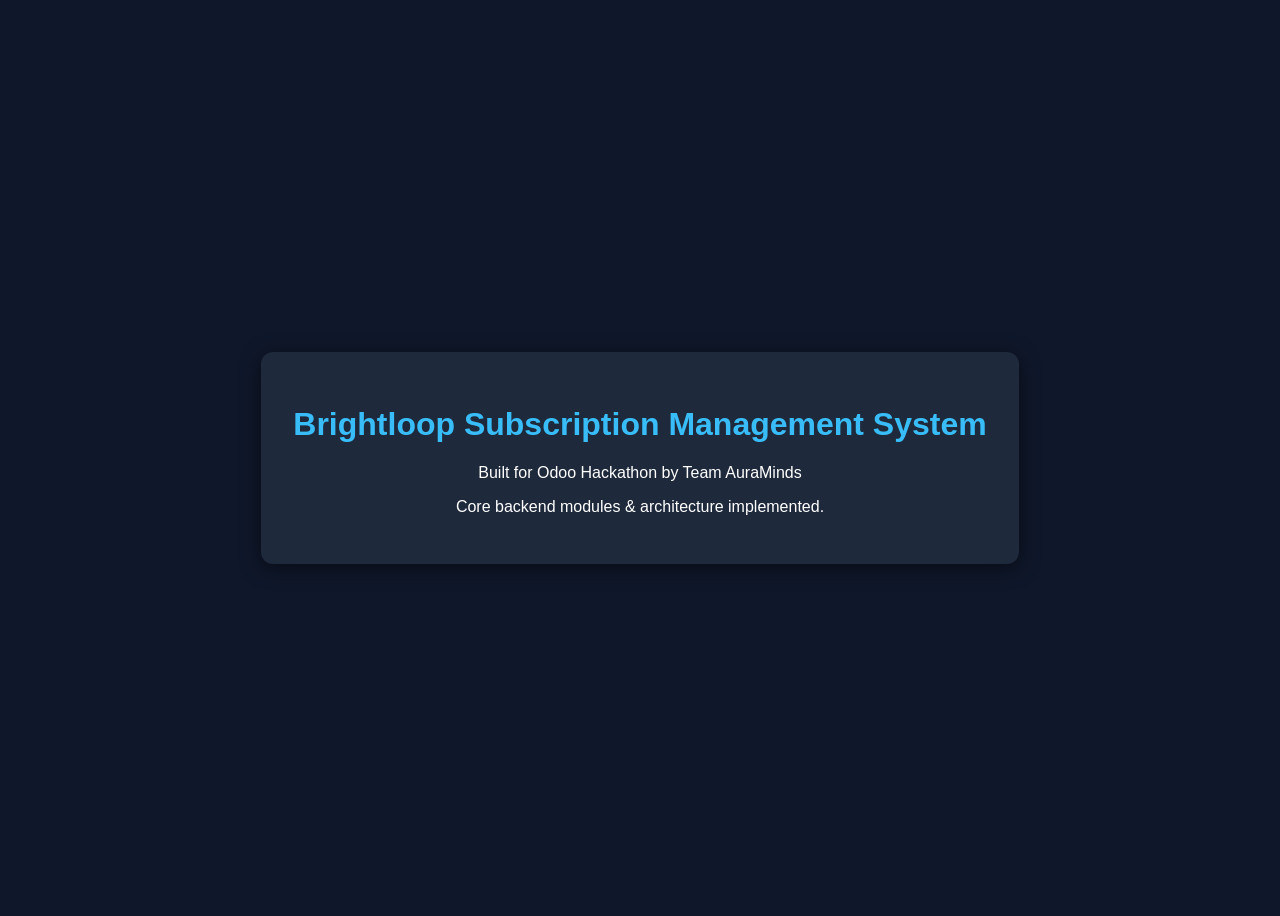
==== index.html @ 55f76e08 "Create index.html" ====
<!DOCTYPE html>
<html lang="en">
<head>
    <meta charset="UTF-8">
    <title>AuraMinds - Odoo Subscription Management</title>
    <style>
        body { font-family: sans-serif; display: flex; justify-content: center; align-items: center; height: 100vh; background: #0f172a; color: white; text-align: center; }
        .card { background: #1e293b; padding: 2rem; border-radius: 12px; box-shadow: 0 4px 20px rgba(0,0,0,0.5); }
        h1 { color: #38bdf8; }
    </style>
</head>
<body>
    <div class="card">
        <h1>Brightloop Subscription Management System</h1>
        <p>Built for Odoo Hackathon by Team AuraMinds</p>
        <p>Core backend modules & architecture implemented.</p>
    </div>
</body>
</html>
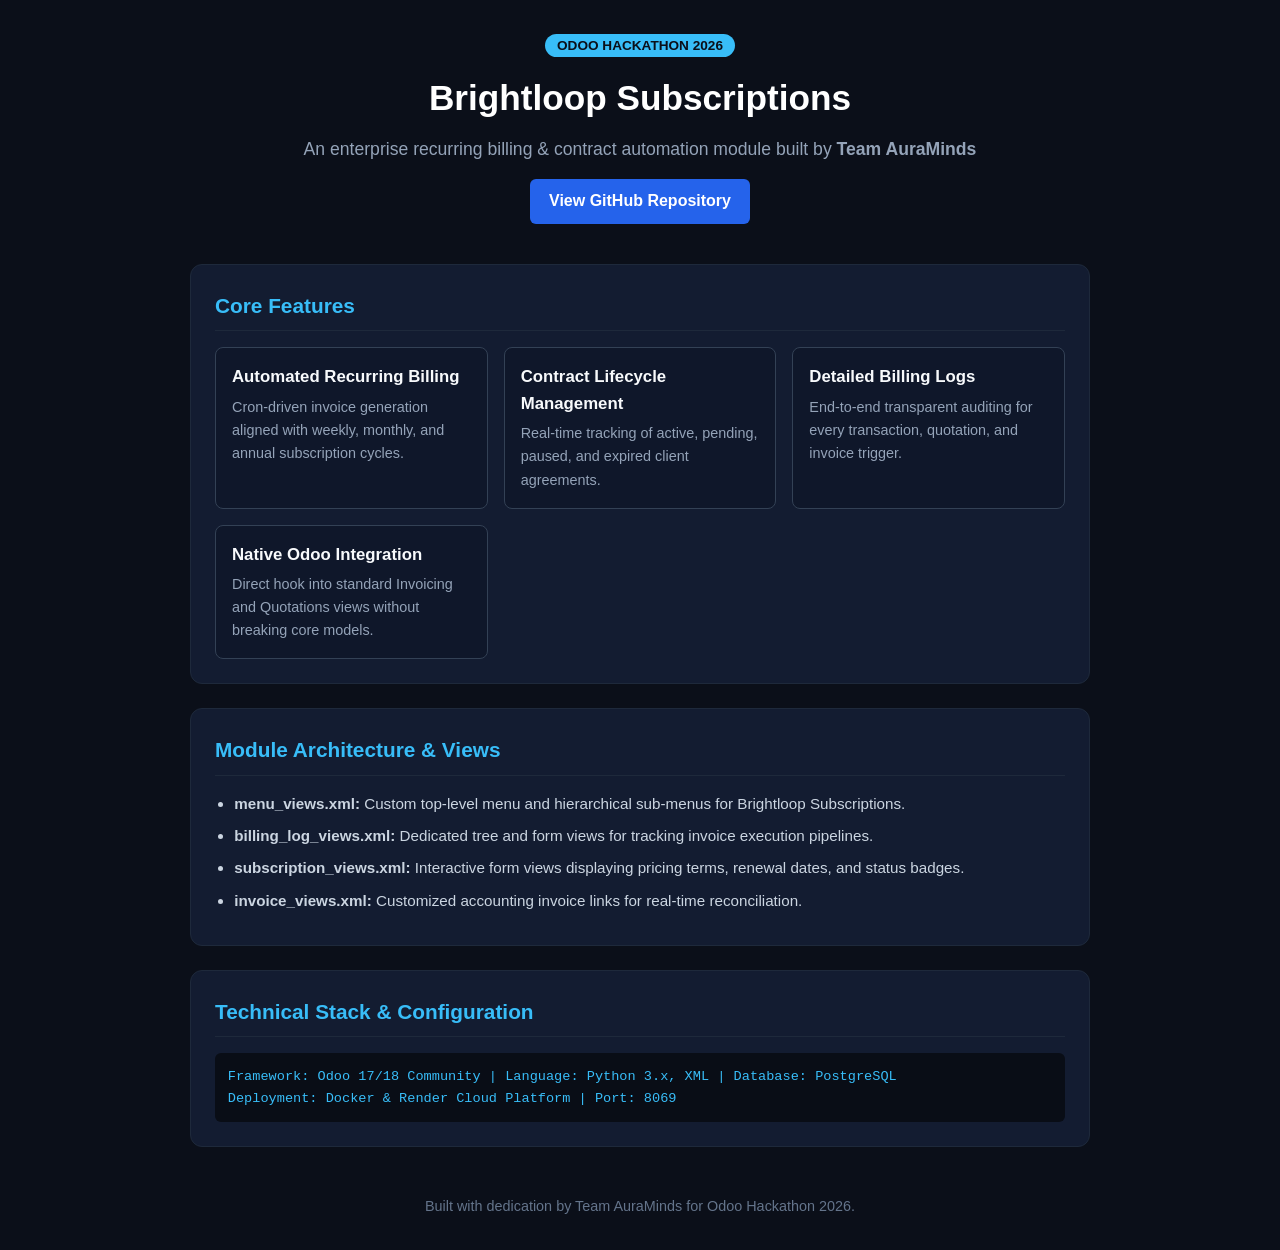
==== commit e3b04182: "Revamp index.html with new title and styles Updated the title and added viewport meta tag. Enhanced " ====
--- a/index.html
+++ b/index.html
@@ -2,18 +2,82 @@
 <html lang="en">
 <head>
     <meta charset="UTF-8">
-    <title>AuraMinds - Odoo Subscription Management</title>
+    <meta name="viewport" content="width=device-width, initial-scale=1.0">
+    <title>Brightloop Subscription Management | Team AuraMinds</title>
     <style>
-        body { font-family: sans-serif; display: flex; justify-content: center; align-items: center; height: 100vh; background: #0f172a; color: white; text-align: center; }
-        .card { background: #1e293b; padding: 2rem; border-radius: 12px; box-shadow: 0 4px 20px rgba(0,0,0,0.5); }
-        h1 { color: #38bdf8; }
+        * { box-sizing: border-box; margin: 0; padding: 0; font-family: -apple-system, BlinkMacSystemFont, "Segoe UI", Roboto, sans-serif; }
+        body { background-color: #0b0f19; color: #e2e8f0; line-height: 1.6; padding: 2rem 1rem; }
+        .container { max-width: 900px; margin: 0 auto; }
+        header { text-align: center; margin-bottom: 2.5rem; }
+        .badge { background: #38bdf8; color: #0b0f19; padding: 0.25rem 0.75rem; border-radius: 999px; font-weight: 700; font-size: 0.85rem; text-transform: uppercase; }
+        h1 { font-size: 2.2rem; margin-top: 0.8rem; color: #ffffff; }
+        p.subtitle { color: #94a3b8; font-size: 1.1rem; margin-top: 0.5rem; }
+        .card { background: #131c31; border: 1px solid #1e293b; border-radius: 12px; padding: 1.5rem; margin-bottom: 1.5rem; }
+        h2 { font-size: 1.3rem; color: #38bdf8; margin-bottom: 1rem; border-bottom: 1px solid #1e293b; padding-bottom: 0.5rem; }
+        .features-grid { display: grid; grid-template-columns: repeat(auto-fit, minmax(250px, 1fr)); gap: 1rem; }
+        .feature-box { background: #0f172a; padding: 1rem; border-radius: 8px; border: 1px solid #334155; }
+        .feature-box h3 { font-size: 1.05rem; color: #f8fafc; margin-bottom: 0.3rem; }
+        .feature-box p { font-size: 0.9rem; color: #94a3b8; }
+        ul { padding-left: 1.2rem; color: #cbd5e1; }
+        li { margin-bottom: 0.5rem; font-size: 0.95rem; }
+        .code-block { background: #090d16; padding: 0.8rem; border-radius: 6px; font-family: monospace; font-size: 0.85rem; color: #38bdf8; overflow-x: auto; }
+        .footer { text-align: center; margin-top: 3rem; color: #64748b; font-size: 0.9rem; }
+        .btn { display: inline-block; background: #2563eb; color: white; padding: 0.6rem 1.2rem; border-radius: 6px; text-decoration: none; font-weight: 600; margin-top: 1rem; }
+        .btn:hover { background: #1d4ed8; }
     </style>
 </head>
 <body>
-    <div class="card">
-        <h1>Brightloop Subscription Management System</h1>
-        <p>Built for Odoo Hackathon by Team AuraMinds</p>
-        <p>Core backend modules & architecture implemented.</p>
+    <div class="container">
+        <header>
+            <span class="badge">Odoo Hackathon 2026</span>
+            <h1>Brightloop Subscriptions</h1>
+            <p class="subtitle">An enterprise recurring billing & contract automation module built by <strong>Team AuraMinds</strong></p>
+            <a href="https://github.com/Drashti-0/odoo_hackathon" target="_blank" class="btn">View GitHub Repository</a>
+        </header>
+
+        <div class="card">
+            <h2>Core Features</h2>
+            <div class="features-grid">
+                <div class="feature-box">
+                    <h3>Automated Recurring Billing</h3>
+                    <p>Cron-driven invoice generation aligned with weekly, monthly, and annual subscription cycles.</p>
+                </div>
+                <div class="feature-box">
+                    <h3>Contract Lifecycle Management</h3>
+                    <p>Real-time tracking of active, pending, paused, and expired client agreements.</p>
+                </div>
+                <div class="feature-box">
+                    <h3>Detailed Billing Logs</h3>
+                    <p>End-to-end transparent auditing for every transaction, quotation, and invoice trigger.</p>
+                </div>
+                <div class="feature-box">
+                    <h3>Native Odoo Integration</h3>
+                    <p>Direct hook into standard Invoicing and Quotations views without breaking core models.</p>
+                </div>
+            </div>
+        </div>
+
+        <div class="card">
+            <h2>Module Architecture & Views</h2>
+            <ul>
+                <li><strong>menu_views.xml:</strong> Custom top-level menu and hierarchical sub-menus for Brightloop Subscriptions.</li>
+                <li><strong>billing_log_views.xml:</strong> Dedicated tree and form views for tracking invoice execution pipelines.</li>
+                <li><strong>subscription_views.xml:</strong> Interactive form views displaying pricing terms, renewal dates, and status badges.</li>
+                <li><strong>invoice_views.xml:</strong> Customized accounting invoice links for real-time reconciliation.</li>
+            </ul>
+        </div>
+
+        <div class="card">
+            <h2>Technical Stack & Configuration</h2>
+            <div class="code-block">
+                Framework: Odoo 17/18 Community | Language: Python 3.x, XML | Database: PostgreSQL<br>
+                Deployment: Docker & Render Cloud Platform | Port: 8069
+            </div>
+        </div>
+
+        <div class="footer">
+            Built with dedication by Team AuraMinds for Odoo Hackathon 2026.
+        </div>
     </div>
 </body>
 </html>
